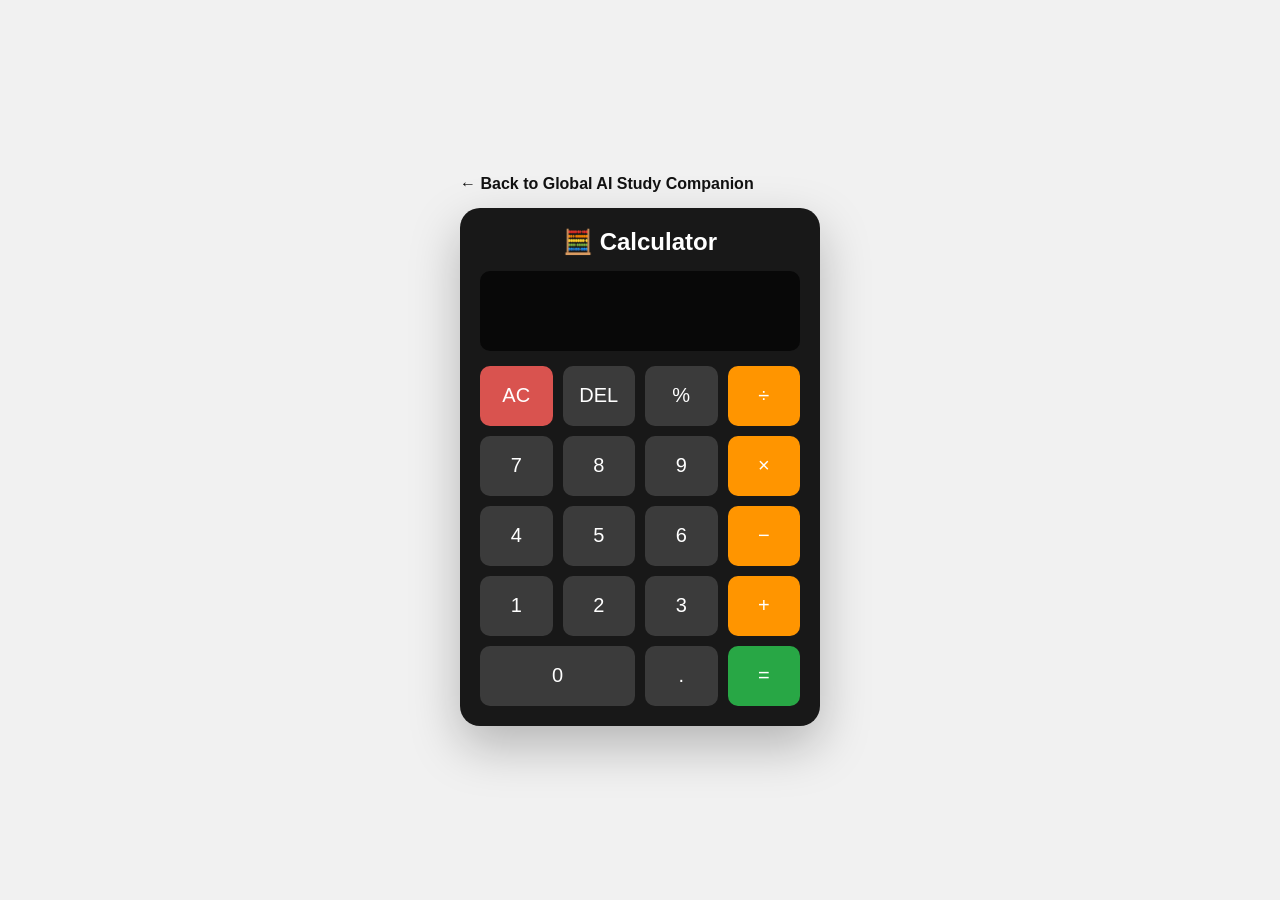
==== calculator/index.html @ fb08bf91 "Add calculator interface in index.html This HTML file creates a calculator interface with buttons fo" ====
<!DOCTYPE html>
<html lang="en">
<head>
    <meta charset="UTF-8">
    <meta name="viewport" content="width=device-width, initial-scale=1.0">

    <title>Calculator | Global AI Study Companion</title>

    <style>
        * {
            box-sizing: border-box;
            margin: 0;
            padding: 0;
        }

        body {
            min-height: 100vh;
            font-family: Arial, sans-serif;
            background: #f1f1f1;

            display: flex;
            justify-content: center;
            align-items: center;

            padding: 30px;
        }

        .container {
            width: 360px;
        }

        .back {
            display: inline-block;
            margin-bottom: 15px;

            text-decoration: none;
            color: #111;

            font-weight: bold;
        }

        .calculator {
            background: #181818;
            padding: 20px;

            border-radius: 20px;

            box-shadow:
                0 20px 50px
                rgba(0,0,0,0.25);
        }

        .title {
            color: white;
            text-align: center;

            margin-bottom: 15px;
        }

        #display {
            width: 100%;
            height: 80px;

            border: none;
            outline: none;

            border-radius: 10px;

            background: #080808;
            color: white;

            font-size: 32px;

            text-align: right;

            padding: 10px;

            margin-bottom: 15px;
        }

        .buttons {
            display: grid;

            grid-template-columns:
                repeat(4, 1fr);

            gap: 10px;
        }

        button {
            height: 60px;

            border: none;

            border-radius: 10px;

            background: #3b3b3b;

            color: white;

            font-size: 20px;

            cursor: pointer;
        }

        button:hover {
            background: #555;
        }

        .operator {
            background: #ff9500;
        }

        .clear {
            background: #d9534f;
        }

        .equals {
            background: #28a745;
        }

        .zero {
            grid-column: span 2;
        }
    </style>
</head>

<body>

<div class="container">

    <a href="../index.html" class="back">
        ← Back to Global AI Study Companion
    </a>

    <div class="calculator">

        <h2 class="title">
            🧮 Calculator
        </h2>

        <input
            type="text"
            id="display"
            readonly
        >

        <div class="buttons">

            <button
                class="clear"
                onclick="clearDisplay()">
                AC
            </button>

            <button
                onclick="deleteLast()">
                DEL
            </button>

            <button
                onclick="appendValue('%')">
                %
            </button>

            <button
                class="operator"
                onclick="appendValue('/')">
                ÷
            </button>


            <button onclick="appendValue('7')">
                7
            </button>

            <button onclick="appendValue('8')">
                8
            </button>

            <button onclick="appendValue('9')">
                9
            </button>

            <button
                class="operator"
                onclick="appendValue('*')">
                ×
            </button>


            <button onclick="appendValue('4')">
                4
            </button>

            <button onclick="appendValue('5')">
                5
            </button>

            <button onclick="appendValue('6')">
                6
            </button>

            <button
                class="operator"
                onclick="appendValue('-')">
                −
            </button>


            <button onclick="appendValue('1')">
                1
            </button>

            <button onclick="appendValue('2')">
                2
            </button>

            <button onclick="appendValue('3')">
                3
            </button>

            <button
                class="operator"
                onclick="appendValue('+')">
                +
            </button>


            <button
                class="zero"
                onclick="appendValue('0')">
                0
            </button>

            <button onclick="appendValue('.')">
                .
            </button>

            <button
                class="equals"
                onclick="calculate()">
                =
            </button>

        </div>

    </div>

</div>


<script>

const display =
    document.getElementById("display");


function appendValue(value) {

    display.value += value;

}


function clearDisplay() {

    display.value = "";

}


function deleteLast() {

    display.value =
        display.value.slice(0, -1);

}


function calculate() {

    try {

        if (display.value === "") {
            return;
        }

        let expression =
            display.value.replace(
                /%/g,
                "/100"
            );

        let result =
            Function(
                '"use strict"; return (' +
                expression +
                ")"
            )();

        if (!Number.isFinite(result)) {

            display.value = "Error";

            return;

        }

        display.value = result;

    }

    catch (error) {

        display.value = "Error";

    }

}


document.addEventListener(
    "keydown",
    function(event) {

        const key = event.key;

        if (
            (key >= "0" && key <= "9") ||
            key === "+" ||
            key === "-" ||
            key === "*" ||
            key === "/" ||
            key === "." ||
            key === "%"
        ) {

            appendValue(key);

        }


        if (
            key === "Enter" ||
            key === "="
        ) {

            calculate();

        }


        if (key === "Backspace") {

            deleteLast();

        }


        if (key === "Escape") {

            clearDisplay();

        }

    }
);

</script>

</body>
</html>
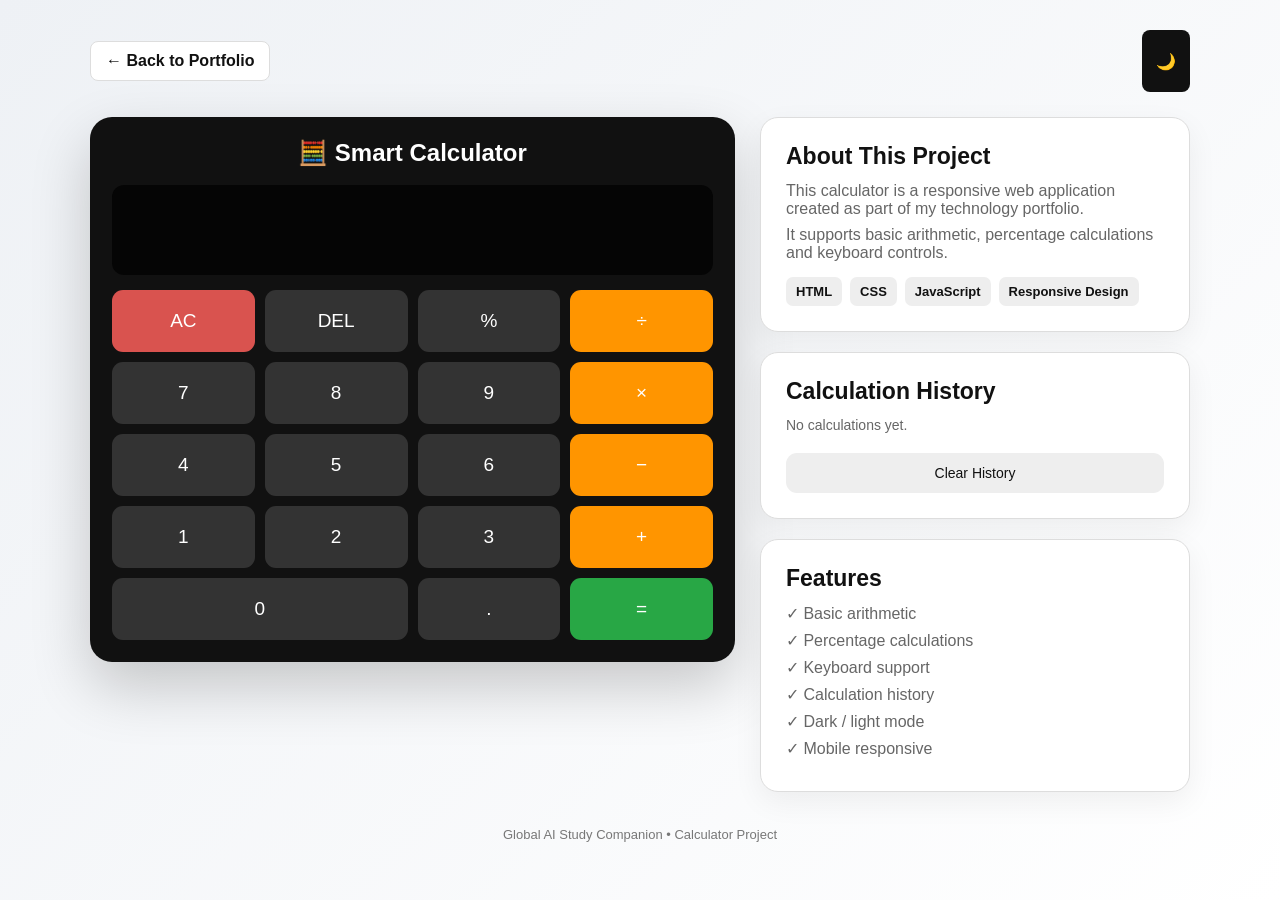
==== commit 8b52799f: "Refactor HTML structure and styles for calculator" ====
--- a/calculator/index.html
+++ b/calculator/index.html
@@ -1,84 +1,199 @@
 <!DOCTYPE html>
 <html lang="en">
+
 <head>
+
     <meta charset="UTF-8">
-    <meta name="viewport" content="width=device-width, initial-scale=1.0">
-
-    <title>Calculator | Global AI Study Companion</title>
+
+    <meta
+        name="viewport"
+        content="width=device-width, initial-scale=1.0">
+
+    <title>
+        Calculator | Global AI Study Companion
+    </title>
+
 
     <style>
+
         * {
-            box-sizing: border-box;
             margin: 0;
             padding: 0;
-        }
+            box-sizing: border-box;
+        }
+
+
+        html {
+            scroll-behavior: smooth;
+        }
+
 
         body {
+
+            font-family:
+                Arial,
+                Helvetica,
+                sans-serif;
+
+            background:
+                linear-gradient(
+                    135deg,
+                    #eef1f5,
+                    #ffffff
+                );
+
+            color: #111;
+
             min-height: 100vh;
-            font-family: Arial, sans-serif;
-            background: #f1f1f1;
+
+            padding: 30px;
+
+            transition:
+                background 0.3s,
+                color 0.3s;
+        }
+
+
+        /* =========================
+           TOP BAR
+        ========================= */
+
+        .top-bar {
+
+            max-width: 1100px;
+
+            margin: auto;
 
             display: flex;
-            justify-content: center;
+
+            justify-content:
+                space-between;
+
             align-items: center;
 
-            padding: 30px;
-        }
-
-        .container {
-            width: 360px;
-        }
+            margin-bottom: 25px;
+        }
+
 
         .back {
-            display: inline-block;
+
+            text-decoration: none;
+
+            color: #111;
+
+            font-weight: 700;
+
+            padding: 10px 15px;
+
+            border-radius: 8px;
+
+            background: white;
+
+            border: 1px solid #ddd;
+        }
+
+
+        .back:hover {
+
+            background: #eee;
+        }
+
+
+        .theme-button {
+
+            border: none;
+
+            background: #111;
+
+            color: white;
+
+            padding: 10px 14px;
+
+            border-radius: 8px;
+
+            cursor: pointer;
+
+            font-size: 16px;
+        }
+
+
+        /* =========================
+           MAIN LAYOUT
+        ========================= */
+
+        .layout {
+
+            max-width: 1100px;
+
+            margin: auto;
+
+            display: grid;
+
+            grid-template-columns:
+                1.2fr 0.8fr;
+
+            gap: 25px;
+
+            align-items: start;
+        }
+
+
+        /* =========================
+           CALCULATOR
+        ========================= */
+
+        .calculator {
+
+            background: #111;
+
+            padding: 22px;
+
+            border-radius: 22px;
+
+            box-shadow:
+                0 25px 60px
+                rgba(0, 0, 0, 0.2);
+        }
+
+
+        .calculator-title {
+
+            color: white;
+
+            text-align: center;
+
+            margin-bottom: 18px;
+        }
+
+
+        #display {
+
+            width: 100%;
+
+            height: 90px;
+
+            border: none;
+
+            outline: none;
+
+            border-radius: 12px;
+
+            background: #050505;
+
+            color: white;
+
+            font-size: 34px;
+
+            text-align: right;
+
+            padding: 15px;
+
             margin-bottom: 15px;
-
-            text-decoration: none;
-            color: #111;
-
-            font-weight: bold;
-        }
-
-        .calculator {
-            background: #181818;
-            padding: 20px;
-
-            border-radius: 20px;
-
-            box-shadow:
-                0 20px 50px
-                rgba(0,0,0,0.25);
-        }
-
-        .title {
-            color: white;
-            text-align: center;
-
-            margin-bottom: 15px;
-        }
-
-        #display {
-            width: 100%;
-            height: 80px;
-
-            border: none;
-            outline: none;
-
-            border-radius: 10px;
-
-            background: #080808;
-            color: white;
-
-            font-size: 32px;
-
-            text-align: right;
-
-            padding: 10px;
-
-            margin-bottom: 15px;
-        }
+        }
+
 
         .buttons {
+
             display: grid;
 
             grid-template-columns:
@@ -87,57 +202,356 @@
             gap: 10px;
         }
 
+
         button {
-            height: 60px;
+
+            height: 62px;
 
             border: none;
 
-            border-radius: 10px;
-
-            background: #3b3b3b;
+            border-radius: 11px;
+
+            background: #333;
 
             color: white;
 
-            font-size: 20px;
+            font-size: 19px;
 
             cursor: pointer;
-        }
+
+            transition:
+                transform 0.1s,
+                background 0.2s;
+        }
+
 
         button:hover {
+
             background: #555;
         }
 
+
+        button:active {
+
+            transform: scale(0.94);
+        }
+
+
         .operator {
+
             background: #ff9500;
         }
 
+
+        .operator:hover {
+
+            background: #ffad32;
+        }
+
+
         .clear {
+
             background: #d9534f;
         }
 
+
         .equals {
+
             background: #28a745;
         }
 
+
         .zero {
-            grid-column: span 2;
-        }
+
+            grid-column:
+                span 2;
+        }
+
+
+        /* =========================
+           SIDE PANEL
+        ========================= */
+
+        .side-panel {
+
+            display: flex;
+
+            flex-direction: column;
+
+            gap: 20px;
+        }
+
+
+        .card {
+
+            background: white;
+
+            padding: 25px;
+
+            border-radius: 18px;
+
+            border: 1px solid #ddd;
+
+            box-shadow:
+                0 10px 30px
+                rgba(0, 0, 0, 0.06);
+        }
+
+
+        .card h2 {
+
+            margin-bottom: 12px;
+
+            font-size: 23px;
+        }
+
+
+        .card p {
+
+            color: #666;
+
+            margin-bottom: 8px;
+        }
+
+
+        .tech-list {
+
+            display: flex;
+
+            flex-wrap: wrap;
+
+            gap: 8px;
+
+            margin-top: 15px;
+        }
+
+
+        .tech {
+
+            padding: 7px 10px;
+
+            background: #eee;
+
+            border-radius: 7px;
+
+            font-size: 13px;
+
+            font-weight: 700;
+        }
+
+
+        /* =========================
+           HISTORY
+        ========================= */
+
+        .history {
+
+            max-height: 220px;
+
+            overflow-y: auto;
+
+            margin-top: 10px;
+        }
+
+
+        .history-item {
+
+            padding: 10px;
+
+            border-bottom: 1px solid #eee;
+
+            font-size: 14px;
+        }
+
+
+        .history-empty {
+
+            color: #999;
+
+            font-size: 14px;
+        }
+
+
+        .clear-history {
+
+            margin-top: 12px;
+
+            height: 40px;
+
+            width: 100%;
+
+            background: #eee;
+
+            color: #111;
+
+            font-size: 14px;
+        }
+
+
+        /* =========================
+           FOOTER
+        ========================= */
+
+        .footer {
+
+            max-width: 1100px;
+
+            margin: 35px auto 0;
+
+            text-align: center;
+
+            color: #777;
+
+            font-size: 13px;
+        }
+
+
+        /* =========================
+           DARK MODE
+        ========================= */
+
+        body.dark {
+
+            background:
+                linear-gradient(
+                    135deg,
+                    #101010,
+                    #1b1b1b
+                );
+
+            color: white;
+        }
+
+
+        body.dark .back {
+
+            background: #222;
+
+            color: white;
+
+            border-color: #444;
+        }
+
+
+        body.dark .card {
+
+            background: #202020;
+
+            border-color: #333;
+        }
+
+
+        body.dark .card p {
+
+            color: #aaa;
+        }
+
+
+        body.dark .tech {
+
+            background: #333;
+
+            color: white;
+        }
+
+
+        body.dark .history-item {
+
+            border-color: #333;
+        }
+
+
+        body.dark .clear-history {
+
+            background: #333;
+
+            color: white;
+        }
+
+
+        /* =========================
+           MOBILE
+        ========================= */
+
+        @media (max-width: 800px) {
+
+            body {
+
+                padding: 15px;
+            }
+
+
+            .layout {
+
+                grid-template-columns: 1fr;
+            }
+
+
+            .top-bar {
+
+                margin-bottom: 15px;
+            }
+
+
+            #display {
+
+                font-size: 28px;
+            }
+
+        }
+
     </style>
+
 </head>
 
+
 <body>
 
-<div class="container">
-
-    <a href="../index.html" class="back">
-        ← Back to Global AI Study Companion
+
+<!-- =========================
+     TOP BAR
+========================= -->
+
+<div class="top-bar">
+
+    <a
+        href="../index.html"
+        class="back">
+
+        ← Back to Portfolio
+
     </a>
 
+
+    <button
+        class="theme-button"
+        onclick="toggleTheme()">
+
+        🌙
+
+    </button>
+
+</div>
+
+
+
+<!-- =========================
+     MAIN
+========================= -->
+
+<div class="layout">
+
+
+    <!-- CALCULATOR -->
+
     <div class="calculator">
 
-        <h2 class="title">
-            🧮 Calculator
+        <h2 class="calculator-title">
+
+            🧮 Smart Calculator
+
         </h2>
+
 
         <input
             type="text"
@@ -145,28 +559,41 @@
             readonly
         >
 
+
         <div class="buttons">
+
 
             <button
                 class="clear"
                 onclick="clearDisplay()">
+
                 AC
-            </button>
+
+            </button>
+
 
             <button
                 onclick="deleteLast()">
+
                 DEL
-            </button>
+
+            </button>
+
 
             <button
                 onclick="appendValue('%')">
+
                 %
-            </button>
+
+            </button>
+
 
             <button
                 class="operator"
                 onclick="appendValue('/')">
+
                 ÷
+
             </button>
 
 
@@ -174,18 +601,23 @@
                 7
             </button>
 
+
             <button onclick="appendValue('8')">
                 8
             </button>
 
+
             <button onclick="appendValue('9')">
                 9
             </button>
+
 
             <button
                 class="operator"
                 onclick="appendValue('*')">
+
                 ×
+
             </button>
 
 
@@ -193,18 +625,23 @@
                 4
             </button>
 
+
             <button onclick="appendValue('5')">
                 5
             </button>
 
+
             <button onclick="appendValue('6')">
                 6
             </button>
+
 
             <button
                 class="operator"
                 onclick="appendValue('-')">
+
                 −
+
             </button>
 
 
@@ -212,50 +649,206 @@
                 1
             </button>
 
+
             <button onclick="appendValue('2')">
                 2
             </button>
 
+
             <button onclick="appendValue('3')">
                 3
             </button>
+
 
             <button
                 class="operator"
                 onclick="appendValue('+')">
+
                 +
+
             </button>
 
 
             <button
                 class="zero"
                 onclick="appendValue('0')">
+
                 0
-            </button>
+
+            </button>
+
 
             <button onclick="appendValue('.')">
+
                 .
-            </button>
+
+            </button>
+
 
             <button
                 class="equals"
                 onclick="calculate()">
+
                 =
-            </button>
+
+            </button>
+
 
         </div>
 
     </div>
 
+
+
+    <!-- SIDE PANEL -->
+
+    <div class="side-panel">
+
+
+        <!-- PROJECT INFORMATION -->
+
+        <div class="card">
+
+            <h2>
+                About This Project
+            </h2>
+
+            <p>
+                This calculator is a responsive
+                web application created as part
+                of my technology portfolio.
+            </p>
+
+            <p>
+                It supports basic arithmetic,
+                percentage calculations and
+                keyboard controls.
+            </p>
+
+
+            <div class="tech-list">
+
+                <span class="tech">
+                    HTML
+                </span>
+
+                <span class="tech">
+                    CSS
+                </span>
+
+                <span class="tech">
+                    JavaScript
+                </span>
+
+                <span class="tech">
+                    Responsive Design
+                </span>
+
+            </div>
+
+        </div>
+
+
+        <!-- HISTORY -->
+
+        <div class="card">
+
+            <h2>
+                Calculation History
+            </h2>
+
+
+            <div
+                id="history"
+                class="history">
+
+                <p class="history-empty">
+
+                    No calculations yet.
+
+                </p>
+
+            </div>
+
+
+            <button
+                class="clear-history"
+                onclick="clearHistory()">
+
+                Clear History
+
+            </button>
+
+        </div>
+
+
+        <!-- FEATURES -->
+
+        <div class="card">
+
+            <h2>
+                Features
+            </h2>
+
+            <p>
+                ✓ Basic arithmetic
+            </p>
+
+            <p>
+                ✓ Percentage calculations
+            </p>
+
+            <p>
+                ✓ Keyboard support
+            </p>
+
+            <p>
+                ✓ Calculation history
+            </p>
+
+            <p>
+                ✓ Dark / light mode
+            </p>
+
+            <p>
+                ✓ Mobile responsive
+            </p>
+
+        </div>
+
+
+    </div>
+
 </div>
 
 
+
+<div class="footer">
+
+    Global AI Study Companion •
+    Calculator Project
+
+</div>
+
+
+
 <script>
+
 
 const display =
     document.getElementById("display");
 
 
+const history =
+    document.getElementById("history");
+
+
+
+/* =========================
+   CALCULATOR
+========================= */
+
+
 function appendValue(value) {
 
     display.value += value;
@@ -263,11 +856,13 @@
 }
 
 
+
 function clearDisplay() {
 
     display.value = "";
 
 }
+
 
 
 function deleteLast() {
@@ -278,28 +873,40 @@
 }
 
 
+
 function calculate() {
 
+    if (display.value === "") {
+
+        return;
+
+    }
+
+
     try {
 
-        if (display.value === "") {
-            return;
-        }
-
-        let expression =
+        const original =
+            display.value;
+
+
+        const expression =
             display.value.replace(
                 /%/g,
                 "/100"
             );
 
-        let result =
+
+        const result =
             Function(
                 '"use strict"; return (' +
                 expression +
-                ")"
+                ')'
             )();
 
-        if (!Number.isFinite(result)) {
+
+        if (
+            !Number.isFinite(result)
+        ) {
 
             display.value = "Error";
 
@@ -307,33 +914,159 @@
 
         }
 
+
         display.value = result;
 
+
+        addHistory(
+            original +
+            " = " +
+            result
+        );
+
     }
 
-    catch (error) {
+
+    catch {
 
         display.value = "Error";
 
     }
 
 }
+
+
+
+/* =========================
+   HISTORY
+========================= */
+
+
+function addHistory(text) {
+
+    const empty =
+        history.querySelector(
+            ".history-empty"
+        );
+
+
+    if (empty) {
+
+        empty.remove();
+
+    }
+
+
+    const item =
+        document.createElement("div");
+
+
+    item.className =
+        "history-item";
+
+
+    item.textContent =
+        text;
+
+
+    history.prepend(item);
+
+}
+
+
+
+function clearHistory() {
+
+    history.innerHTML =
+
+        '<p class="history-empty">' +
+        'No calculations yet.' +
+        '</p>';
+
+}
+
+
+
+/* =========================
+   DARK MODE
+========================= */
+
+
+function toggleTheme() {
+
+    document.body.classList.toggle(
+        "dark"
+    );
+
+
+    const button =
+        document.querySelector(
+            ".theme-button"
+        );
+
+
+    if (
+        document.body.classList.contains(
+            "dark"
+        )
+    ) {
+
+        button.textContent = "☀️";
+
+    }
+
+    else {
+
+        button.textContent = "🌙";
+
+    }
+
+}
+
+
+
+/* =========================
+   KEYBOARD
+========================= */
 
 
 document.addEventListener(
     "keydown",
     function(event) {
 
-        const key = event.key;
+        const key =
+            event.key;
+
 
         if (
-            (key >= "0" && key <= "9") ||
-            key === "+" ||
-            key === "-" ||
-            key === "*" ||
-            key === "/" ||
-            key === "." ||
+
+            (key >= "0" &&
+             key <= "9")
+
+            ||
+
+            key === "+"
+
+            ||
+
+            key === "-"
+
+            ||
+
+            key === "*"
+
+            ||
+
+            key === "/"
+
+            ||
+
+            key === "."
+
+            ||
+
             key === "%"
+
         ) {
 
             appendValue(key);
@@ -342,8 +1075,13 @@
 
 
         if (
-            key === "Enter" ||
+
+            key === "Enter"
+
+            ||
+
             key === "="
+
         ) {
 
             calculate();
@@ -351,14 +1089,18 @@
         }
 
 
-        if (key === "Backspace") {
+        if (
+            key === "Backspace"
+        ) {
 
             deleteLast();
 
         }
 
 
-        if (key === "Escape") {
+        if (
+            key === "Escape"
+        ) {
 
             clearDisplay();
 
@@ -367,7 +1109,10 @@
     }
 );
 
+
 </script>
 
+
 </body>
+
 </html>
